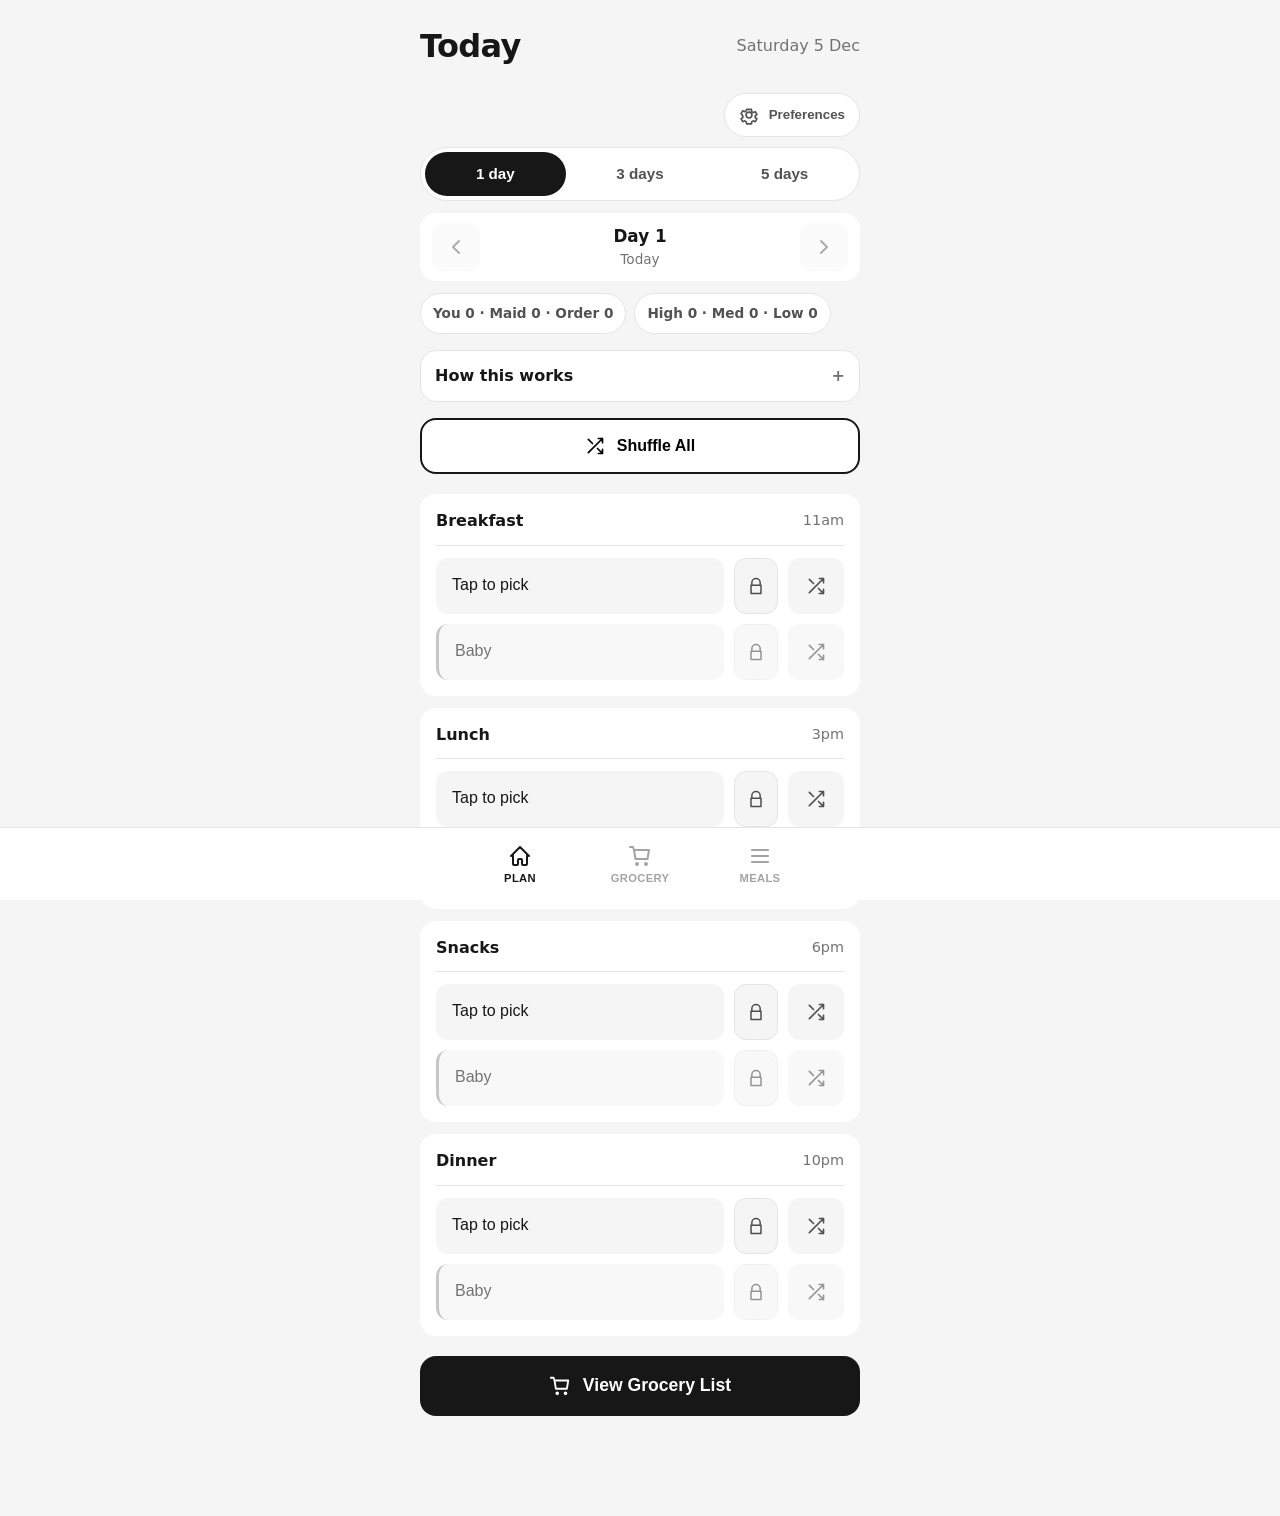
==== index.html @ 7cb39ccc "Move app files to root for GitHub Pages" ====
<!DOCTYPE html>
<html lang="en">
<head>
    <meta charset="UTF-8">
    <meta name="viewport" content="width=device-width, initial-scale=1.0, user-scalable=no">
    <title>Family Meals</title>

    <!-- PWA meta tags -->
    <meta name="theme-color" content="#000000">
    <meta name="apple-mobile-web-app-capable" content="yes">
    <meta name="apple-mobile-web-app-status-bar-style" content="black-translucent">
    <meta name="apple-mobile-web-app-title" content="Meals">
    <link rel="apple-touch-icon" href="icons/icon-192.png">
    <link rel="manifest" href="manifest.json">

    <link rel="stylesheet" href="styles.css">
</head>
<body>
    <div class="app">
        <!-- PLAN SECTION -->
        <section id="plan-section" class="section active">
            <div class="page-title">
                <h1>Today</h1>
                <span id="today-date"></span>
            </div>

            <div class="top-actions">
                <button class="ghost-btn" onclick="openSettings()" aria-label="Settings">
                    <svg viewBox="0 0 24 24"><path d="M12 15.5A3.5 3.5 0 1 0 12 8.5a3.5 3.5 0 0 0 0 7z"/><path d="M19.4 15a7.97 7.97 0 0 0 .1-1 7.97 7.97 0 0 0-.1-1l2.1-1.6-2-3.4-2.5 1a8.1 8.1 0 0 0-1.7-1l-.4-2.7H9.1L8.7 7a8.1 8.1 0 0 0-1.7 1l-2.5-1-2 3.4L4.6 13a7.97 7.97 0 0 0-.1 1 7.97 7.97 0 0 0 .1 1L2.5 16.6l2 3.4 2.5-1a8.1 8.1 0 0 0 1.7 1l.4 2.7h5.8l.4-2.7a8.1 8.1 0 0 0 1.7-1l2.5 1 2-3.4-2.1-1.6z"/></svg>
                    Preferences
                </button>
            </div>

            <div class="plan-controls">
                <div class="segmented" role="group" aria-label="Plan duration">
                    <button class="seg-btn active" data-days="1" onclick="setPlanDays(1)">1 day</button>
                    <button class="seg-btn" data-days="3" onclick="setPlanDays(3)">3 days</button>
                    <button class="seg-btn" data-days="5" onclick="setPlanDays(5)">5 days</button>
                </div>

                <div class="day-switch" aria-label="Day selector">
                    <button class="day-btn" id="day-prev" onclick="prevDay()" aria-label="Previous day">
                        <svg viewBox="0 0 24 24"><path d="M15 18l-6-6 6-6"/></svg>
                    </button>
                    <div class="day-label">
                        <div class="day-title" id="day-title">Day 1</div>
                        <div class="day-sub" id="day-subtitle">Today</div>
                    </div>
                    <button class="day-btn" id="day-next" onclick="nextDay()" aria-label="Next day">
                        <svg viewBox="0 0 24 24"><path d="M9 18l6-6-6-6"/></svg>
                    </button>
                </div>

                <div class="day-summary" id="day-summary" aria-label="Day summary">
                    <div class="summary-chip" id="chip-source">You 0 · Maid 0 · Order 0</div>
                    <div class="summary-chip" id="chip-protein">High 0 · Med 0 · Low 0</div>
                    <div class="summary-warn" id="summary-warn" style="display:none"></div>
                </div>
            </div>

            <details class="help-card" id="help-card">
                <summary>How this works</summary>
                <div class="help-body">
                    <ul>
                        <li><strong>Plan</strong>: tap a meal to cycle options, or use Shuffle.</li>
                        <li><strong>Lock</strong>: tap the lock button to keep a slot fixed while shuffling.</li>
                        <li><strong>3/5 days</strong>: shuffle once, then swipe days to review.</li>
                        <li><strong>Grocery</strong>: switch to <strong>Shopping mode</strong> for a deduped checklist + copy.</li>
                        <li><strong>Preferences</strong>: avoid repeats inside the plan; include/exclude baby in grocery.</li>
                    </ul>
                </div>
            </details>

            <button class="btn-main" onclick="shuffleAll()">
                <svg viewBox="0 0 24 24"><path d="M16 3h5v5M4 20L21 3M21 16v5h-5M15 15l6 6M4 4l5 5"/></svg>
                Shuffle All
            </button>

            <div class="meals">
                <!-- Breakfast -->
                <div class="meal-card">
                    <div class="meal-header">
                        <span class="meal-type">Breakfast</span>
                        <span class="meal-time">11am</span>
                    </div>
                    <div class="meal-body">
                        <button class="meal-btn" id="pick-breakfast" onclick="cycleMeal('breakfast')">
                            <span class="meal-name">Tap to pick</span>
                            <span class="meal-info"></span>
                        </button>
                        <button class="lock-btn" id="lock-breakfast" onclick="toggleLock('breakfast')" aria-label="Lock breakfast">
                            <svg viewBox="0 0 24 24"><path d="M7 11V8a5 5 0 0 1 10 0v3"/><path d="M6 11h12v10H6z"/></svg>
                        </button>
                        <button class="shuffle-btn" onclick="shuffleMeal('breakfast')">
                            <svg viewBox="0 0 24 24"><path d="M16 3h5v5M4 20L21 3M21 16v5h-5M15 15l6 6M4 4l5 5"/></svg>
                        </button>
                    </div>
                    <div class="meal-body baby-row">
                        <button class="meal-btn baby" id="pick-baby-breakfast" onclick="cycleMeal('babyBreakfast')">
                            <span class="meal-name">Baby</span>
                            <span class="meal-info"></span>
                        </button>
                        <button class="lock-btn" id="lock-babyBreakfast" onclick="toggleLock('babyBreakfast')" aria-label="Lock baby breakfast">
                            <svg viewBox="0 0 24 24"><path d="M7 11V8a5 5 0 0 1 10 0v3"/><path d="M6 11h12v10H6z"/></svg>
                        </button>
                        <button class="shuffle-btn" onclick="shuffleMeal('babyBreakfast')">
                            <svg viewBox="0 0 24 24"><path d="M16 3h5v5M4 20L21 3M21 16v5h-5M15 15l6 6M4 4l5 5"/></svg>
                        </button>
                    </div>
                </div>

                <!-- Lunch -->
                <div class="meal-card">
                    <div class="meal-header">
                        <span class="meal-type">Lunch</span>
                        <span class="meal-time">3pm</span>
                    </div>
                    <div class="meal-body">
                        <button class="meal-btn" id="pick-lunch" onclick="cycleMeal('lunch')">
                            <span class="meal-name">Tap to pick</span>
                            <span class="meal-info"></span>
                        </button>
                        <button class="lock-btn" id="lock-lunch" onclick="toggleLock('lunch')" aria-label="Lock lunch">
                            <svg viewBox="0 0 24 24"><path d="M7 11V8a5 5 0 0 1 10 0v3"/><path d="M6 11h12v10H6z"/></svg>
                        </button>
                        <button class="shuffle-btn" onclick="shuffleMeal('lunch')">
                            <svg viewBox="0 0 24 24"><path d="M16 3h5v5M4 20L21 3M21 16v5h-5M15 15l6 6M4 4l5 5"/></svg>
                        </button>
                    </div>
                    <div class="meal-body baby-row">
                        <button class="meal-btn baby" id="pick-baby-lunch" onclick="cycleMeal('babyLunch')">
                            <span class="meal-name">Baby</span>
                            <span class="meal-info"></span>
                        </button>
                        <button class="lock-btn" id="lock-babyLunch" onclick="toggleLock('babyLunch')" aria-label="Lock baby lunch">
                            <svg viewBox="0 0 24 24"><path d="M7 11V8a5 5 0 0 1 10 0v3"/><path d="M6 11h12v10H6z"/></svg>
                        </button>
                        <button class="shuffle-btn" onclick="shuffleMeal('babyLunch')">
                            <svg viewBox="0 0 24 24"><path d="M16 3h5v5M4 20L21 3M21 16v5h-5M15 15l6 6M4 4l5 5"/></svg>
                        </button>
                    </div>
                </div>

                <!-- Snacks -->
                <div class="meal-card">
                    <div class="meal-header">
                        <span class="meal-type">Snacks</span>
                        <span class="meal-time">6pm</span>
                    </div>
                    <div class="meal-body">
                        <button class="meal-btn" id="pick-snacks" onclick="cycleMeal('snacks')">
                            <span class="meal-name">Tap to pick</span>
                            <span class="meal-info"></span>
                        </button>
                        <button class="lock-btn" id="lock-snacks" onclick="toggleLock('snacks')" aria-label="Lock snacks">
                            <svg viewBox="0 0 24 24"><path d="M7 11V8a5 5 0 0 1 10 0v3"/><path d="M6 11h12v10H6z"/></svg>
                        </button>
                        <button class="shuffle-btn" onclick="shuffleMeal('snacks')">
                            <svg viewBox="0 0 24 24"><path d="M16 3h5v5M4 20L21 3M21 16v5h-5M15 15l6 6M4 4l5 5"/></svg>
                        </button>
                    </div>
                    <div class="meal-body baby-row">
                        <button class="meal-btn baby" id="pick-baby-snacks" onclick="cycleMeal('babySnacks')">
                            <span class="meal-name">Baby</span>
                            <span class="meal-info"></span>
                        </button>
                        <button class="lock-btn" id="lock-babySnacks" onclick="toggleLock('babySnacks')" aria-label="Lock baby snacks">
                            <svg viewBox="0 0 24 24"><path d="M7 11V8a5 5 0 0 1 10 0v3"/><path d="M6 11h12v10H6z"/></svg>
                        </button>
                        <button class="shuffle-btn" onclick="shuffleMeal('babySnacks')">
                            <svg viewBox="0 0 24 24"><path d="M16 3h5v5M4 20L21 3M21 16v5h-5M15 15l6 6M4 4l5 5"/></svg>
                        </button>
                    </div>
                </div>

                <!-- Dinner -->
                <div class="meal-card">
                    <div class="meal-header">
                        <span class="meal-type">Dinner</span>
                        <span class="meal-time">10pm</span>
                    </div>
                    <div class="meal-body">
                        <button class="meal-btn" id="pick-dinner" onclick="cycleMeal('dinner')">
                            <span class="meal-name">Tap to pick</span>
                            <span class="meal-info"></span>
                        </button>
                        <button class="lock-btn" id="lock-dinner" onclick="toggleLock('dinner')" aria-label="Lock dinner">
                            <svg viewBox="0 0 24 24"><path d="M7 11V8a5 5 0 0 1 10 0v3"/><path d="M6 11h12v10H6z"/></svg>
                        </button>
                        <button class="shuffle-btn" onclick="shuffleMeal('dinner')">
                            <svg viewBox="0 0 24 24"><path d="M16 3h5v5M4 20L21 3M21 16v5h-5M15 15l6 6M4 4l5 5"/></svg>
                        </button>
                    </div>
                    <div class="meal-body baby-row">
                        <button class="meal-btn baby" id="pick-baby-dinner" onclick="cycleMeal('babyDinner')">
                            <span class="meal-name">Baby</span>
                            <span class="meal-info"></span>
                        </button>
                        <button class="lock-btn" id="lock-babyDinner" onclick="toggleLock('babyDinner')" aria-label="Lock baby dinner">
                            <svg viewBox="0 0 24 24"><path d="M7 11V8a5 5 0 0 1 10 0v3"/><path d="M6 11h12v10H6z"/></svg>
                        </button>
                        <button class="shuffle-btn" onclick="shuffleMeal('babyDinner')">
                            <svg viewBox="0 0 24 24"><path d="M16 3h5v5M4 20L21 3M21 16v5h-5M15 15l6 6M4 4l5 5"/></svg>
                        </button>
                    </div>
                </div>
            </div>

            <button class="btn-primary" onclick="goToGrocery()">
                <svg viewBox="0 0 24 24"><path d="M6 6h15l-1.5 9h-12zM6 6L5 3H2M9 21a1 1 0 100-2 1 1 0 000 2zM18 21a1 1 0 100-2 1 1 0 000 2z"/></svg>
                View Grocery List
            </button>
        </section>

        <!-- GROCERY SECTION -->
        <section id="grocery-section" class="section">
            <div class="page-title">
                <button class="back-btn" onclick="goBack()">
                    <svg viewBox="0 0 24 24"><path d="M19 12H5M12 19l-7-7 7-7"/></svg>
                </button>
                <h1>Grocery</h1>
            </div>

            <div class="grocery-toolbar" aria-label="Grocery options">
                <button class="seg-btn" id="grocery-view-plan" onclick="setGroceryView('plan')">Meal view</button>
                <button class="seg-btn" id="grocery-view-shop" onclick="setGroceryView('shop')">Shopping mode</button>
            </div>

            <div class="grocery-summary" id="grocery-summary" aria-label="Grocery summary">
                <div class="grocery-summary-title" id="grocery-summary-title">0 items</div>
                <div class="grocery-summary-sub" id="grocery-summary-sub">For 1 day</div>
                <div class="grocery-summary-actions" id="grocery-summary-actions" style="display:none">
                    <label class="toggle">
                        <input type="checkbox" id="toggle-hide-bought" />
                        <span>Hide bought</span>
                    </label>
                </div>
            </div>

            <div class="grocery-shop" id="grocery-shop" style="display:none">
                <div class="shop-controls">
                    <div class="shop-search">
                        <input id="shop-search" class="add-input" type="text" placeholder="Search items (e.g., milk)" autocomplete="off" />
                        <button class="icon-btn" id="btn-clear-search" aria-label="Clear search" title="Clear search" type="button">
                            <svg viewBox="0 0 24 24"><path d="M18 6L6 18M6 6l12 12"/></svg>
                        </button>
                    </div>

                    <div class="shop-quick-actions" aria-label="Shopping quick actions">
                        <button class="btn-secondary" id="btn-expand-all" type="button">
                            <svg viewBox="0 0 24 24"><path d="M7 10l5 5 5-5"/></svg>
                            Expand all
                        </button>
                        <button class="btn-secondary" id="btn-collapse-all" type="button">
                            <svg viewBox="0 0 24 24"><path d="M7 14l5-5 5 5"/></svg>
                            Collapse all
                        </button>
                        <button class="btn-secondary" id="btn-edit-pantry" type="button">
                            <svg viewBox="0 0 24 24"><path d="M12 20h9"/><path d="M16.5 3.5a2.1 2.1 0 013 3L7 19l-4 1 1-4 12.5-12.5z"/></svg>
                            Pantry
                        </button>
                    </div>
                </div>

                <div class="grocery-actions">
                    <button class="btn-primary" onclick="copyShoppingList()">
                        <svg viewBox="0 0 24 24"><path d="M8 5H6a2 2 0 00-2 2v12a2 2 0 002 2h12a2 2 0 002-2V7a2 2 0 00-2-2h-2M8 5V3h8v2M8 5h8"/></svg>
                        Copy Shopping List
                    </button>
                    <button class="btn-secondary" onclick="copyBlinkitList()">
                        <svg viewBox="0 0 24 24"><path d="M8 5H6a2 2 0 00-2 2v12a2 2 0 002 2h12a2 2 0 002-2V7a2 2 0 00-2-2h-2M8 5V3h8v2M8 5h8"/></svg>
                        Copy Blinkit
                    </button>
                    <button class="btn-secondary" onclick="resetShoppingChecks()">
                        <svg viewBox="0 0 24 24"><path d="M3 12a9 9 0 1018 0 9 9 0 10-18 0"/><path d="M12 7v5l3 3"/></svg>
                        Reset checks
                    </button>
                </div>
                <div id="shopping-list" class="shopping-list"></div>
            </div>

            <div id="grocery-list" class="grocery-list"></div>

            <button class="btn-primary" onclick="copyMaidList()">
                <svg viewBox="0 0 24 24"><path d="M8 5H6a2 2 0 00-2 2v12a2 2 0 002 2h12a2 2 0 002-2V7a2 2 0 00-2-2h-2M8 5V3h8v2M8 5h8"/></svg>
                Copy Maid List
            </button>
            <button class="btn-secondary" id="full-list-btn" onclick="copyFullList()">
                <svg viewBox="0 0 24 24"><path d="M8 5H6a2 2 0 00-2 2v12a2 2 0 002 2h12a2 2 0 002-2V7a2 2 0 00-2-2h-2M8 5V3h8v2M8 5h8"/></svg>
                Copy Full List
            </button>

            <div class="bottom-action-bar" id="grocery-bottom-bar" style="display:none" aria-label="Shopping actions">
                <button class="btn-primary" onclick="copyShoppingList()">
                    <svg viewBox="0 0 24 24"><path d="M8 5H6a2 2 0 00-2 2v12a2 2 0 002 2h12a2 2 0 002-2V7a2 2 0 00-2-2h-2M8 5V3h8v2M8 5h8"/></svg>
                    Copy
                </button>
                <button class="btn-secondary" onclick="copyBlinkitList()">
                    <svg viewBox="0 0 24 24"><path d="M8 5H6a2 2 0 00-2 2v12a2 2 0 002 2h12a2 2 0 002-2V7a2 2 0 00-2-2h-2M8 5V3h8v2M8 5h8"/></svg>
                    Blinkit
                </button>
                <button class="btn-secondary" onclick="resetShoppingChecks()">
                    <svg viewBox="0 0 24 24"><path d="M3 12a9 9 0 1018 0 9 9 0 10-18 0"/><path d="M12 7v5l3 3"/></svg>
                    Reset
                </button>
            </div>
        </section>

        <!-- PANTRY MODAL -->
        <div id="pantry-modal" class="modal" style="display:none" aria-hidden="true">
            <div class="modal-content">
                <div class="modal-title">Pantry / Always have</div>
                <div class="modal-desc">Items here won’t show up in Shopping mode unless you search for them.</div>
                <textarea id="pantry-text" class="add-input" style="height:180px; padding:12px; resize:vertical" placeholder="One item per line\n\nExamples:\nSalt\nPepper\nCumin\nOlive oil\nGhee"></textarea>
                <label class="toggle" style="margin-top:12px; width:100%; justify-content:space-between">
                    <span>Hide pantry items</span>
                    <input type="checkbox" id="toggle-hide-pantry" />
                </label>
                <div class="modal-actions">
                    <button class="btn-secondary" id="btn-pantry-cancel" type="button">Cancel</button>
                    <button class="btn-primary" id="btn-pantry-save" type="button">Save</button>
                </div>
            </div>
        </div>

        <!-- MEALS SECTION -->
        <section id="meals-section" class="section">
            <div class="page-title">
                <h1>All Meals</h1>
                <button class="add-btn" onclick="openAddModal()">
                    <svg viewBox="0 0 24 24"><path d="M12 5v14M5 12h14"/></svg>
                </button>
            </div>

            <div class="filter-tabs">
                <button class="tab active" onclick="filterMeals('all')">All</button>
                <button class="tab" onclick="filterMeals('breakfast')">Breakfast</button>
                <button class="tab" onclick="filterMeals('lunch')">Lunch</button>
                <button class="tab" onclick="filterMeals('snacks')">Snacks</button>
                <button class="tab" onclick="filterMeals('dinner')">Dinner</button>
                <button class="tab" onclick="filterMeals('baby')">Baby</button>
            </div>

            <div id="all-meals" class="all-meals"></div>
        </section>
    </div>

    <!-- BOTTOM NAV -->
    <nav class="nav">
        <button class="nav-item active" data-section="plan" onclick="showSection('plan')">
            <svg viewBox="0 0 24 24"><path d="M3 12l2-2m0 0l7-7 7 7M5 10v10a1 1 0 001 1h3m10-11l2 2m-2-2v10a1 1 0 01-1 1h-3m-6 0a1 1 0 001-1v-4a1 1 0 011-1h2a1 1 0 011 1v4a1 1 0 001 1"/></svg>
            <span>Plan</span>
        </button>
        <button class="nav-item" data-section="grocery" onclick="showSection('grocery')">
            <svg viewBox="0 0 24 24"><path d="M6 6h15l-1.5 9h-12zM6 6L5 3H2M9 21a1 1 0 100-2 1 1 0 000 2zM18 21a1 1 0 100-2 1 1 0 000 2z"/></svg>
            <span>Grocery</span>
        </button>
        <button class="nav-item" data-section="meals" onclick="showSection('meals')">
            <svg viewBox="0 0 24 24"><path d="M4 6h16M4 12h16M4 18h16"/></svg>
            <span>Meals</span>
        </button>
    </nav>

    <!-- ADD MEAL MODAL - Multi-step flow -->
    <div id="add-modal" class="modal">
        <div class="modal-box">
            <div class="modal-top">
                <h2 id="add-step-title">What type of meal?</h2>
                <button class="close-btn" onclick="closeAddModal()">
                    <svg viewBox="0 0 24 24"><path d="M6 18L18 6M6 6l12 12"/></svg>
                </button>
            </div>
            
            <!-- Step 1: Category -->
            <div id="add-step-1" class="add-step active">
                <div class="option-grid">
                    <button class="option-btn" onclick="selectCategory('breakfast')">Breakfast</button>
                    <button class="option-btn" onclick="selectCategory('lunch')">Lunch</button>
                    <button class="option-btn" onclick="selectCategory('snacks')">Snacks</button>
                    <button class="option-btn" onclick="selectCategory('dinner')">Dinner</button>
                </div>
            </div>
            
            <!-- Step 2: Name -->
            <div id="add-step-2" class="add-step">
                <input type="text" id="add-name" class="add-input" placeholder="Enter meal name" autocomplete="off">
                <button class="btn-primary" onclick="nextToSource()">Next</button>
            </div>
            
            <!-- Step 3: Source -->
            <div id="add-step-3" class="add-step">
                <div class="option-grid">
                    <button class="option-btn" onclick="selectSource('You')">
                        <span class="option-icon">
                            <svg viewBox="0 0 24 24"><path d="M12 12c2.21 0 4-1.79 4-4s-1.79-4-4-4-4 1.79-4 4 1.79 4 4 4zm0 2c-2.67 0-8 1.34-8 4v2h16v-2c0-2.66-5.33-4-8-4z"/></svg>
                        </span>
                        You Cook
                    </button>
                    <button class="option-btn" onclick="selectSource('Maid')">
                        <span class="option-icon">
                            <svg viewBox="0 0 24 24"><path d="M16 4h2a2 2 0 012 2v14a2 2 0 01-2 2H6a2 2 0 01-2-2V6a2 2 0 012-2h2m4-2a2 2 0 012 2H8a2 2 0 012-2h4z"/></svg>
                        </span>
                        Maid Cooks
                    </button>
                    <button class="option-btn" onclick="selectSource('Order')">
                        <span class="option-icon">
                            <svg viewBox="0 0 24 24"><path d="M21 16V8a2 2 0 00-1-1.73l-7-4a2 2 0 00-2 0l-7 4A2 2 0 003 8v8a2 2 0 001 1.73l7 4a2 2 0 002 0l7-4A2 2 0 0021 16z"/></svg>
                        </span>
                        Order In
                    </button>
                </div>
            </div>
            
            <!-- Step 4: Protein -->
            <div id="add-step-4" class="add-step">
                <div class="option-grid">
                    <button class="option-btn protein-high" onclick="selectProtein('High')">High Protein</button>
                    <button class="option-btn protein-med" onclick="selectProtein('Medium')">Medium</button>
                    <button class="option-btn protein-low" onclick="selectProtein('Low')">Low Protein</button>
                </div>
                <div class="add-field">
                    <label class="add-label" for="add-ingredients">Ingredients (optional)</label>
                    <textarea id="add-ingredients" class="add-textarea" rows="3" placeholder="Comma-separated (e.g., eggs, bread, butter)" list="food-items"></textarea>
                    <div class="add-hint">Used for Shopping mode. Built-in meals use smart guessing; custom ingredients are exact.</div>
                </div>
            </div>
        </div>
    </div>

    <!-- SETTINGS MODAL -->
    <div id="settings-modal" class="modal">
        <div class="modal-box">
            <div class="modal-top">
                <h2>Preferences</h2>
                <button class="close-btn" onclick="closeSettings()">
                    <svg viewBox="0 0 24 24"><path d="M6 18L18 6M6 6l12 12"/></svg>
                </button>
            </div>

            <div class="settings-list">
                <label class="setting-row">
                    <div class="setting-text">
                        <div class="setting-title">Avoid repeats within plan</div>
                        <div class="setting-sub">When shuffling 3/5 days, tries not to repeat the same dish across days.</div>
                    </div>
                    <input id="pref-avoid-within-plan" type="checkbox" />
                </label>

                <label class="setting-row">
                    <div class="setting-text">
                        <div class="setting-title">Include baby meals in grocery</div>
                        <div class="setting-sub">Turn off if you’re not following baby plan for this cycle.</div>
                    </div>
                    <input id="pref-include-baby" type="checkbox" />
                </label>
            </div>

            <button class="btn-secondary" style="display:flex" onclick="resetToday()">
                Reset plan
            </button>
        </div>
    </div>

    <!-- EDIT INGREDIENTS MODAL -->
    <div id="ingredients-modal" class="modal">
        <div class="modal-box">
            <div class="modal-top">
                <h2>Edit ingredients</h2>
                <button class="close-btn" onclick="closeIngredientsModal()">
                    <svg viewBox="0 0 24 24"><path d="M6 18L18 6M6 6l12 12"/></svg>
                </button>
            </div>

            <div class="modal-content">
                <div class="add-field">
                    <label class="add-label" for="edit-ingredients">Ingredients (comma-separated)</label>
                    <textarea id="edit-ingredients" class="add-textarea" rows="5" placeholder="e.g., chicken, rice, curd" list="food-items"></textarea>
                    <div class="add-hint">This only affects Shopping mode and copy lists.</div>
                </div>

                <div class="modal-actions">
                    <button class="btn-primary" onclick="saveIngredientsEdit()">Save</button>
                    <button class="btn-secondary" onclick="closeIngredientsModal()">Cancel</button>
                </div>
            </div>
        </div>
    </div>

    <!-- TOAST -->
    <div id="toast" class="toast"></div>

    <!-- Shared item suggestions (fed by FOOD_DB) -->
    <datalist id="food-items"></datalist>

    <script src="data.js"></script>
    <script src="db/food_db.js"></script>
    <script src="app.js"></script>

    <!-- Register service worker for PWA -->
    <script>
      if ('serviceWorker' in navigator) {
        window.addEventListener('load', () => {
          navigator.serviceWorker.register('./sw.js')
            .then(reg => console.log('SW registered:', reg.scope))
            .catch(err => console.log('SW registration failed:', err));
        });
      }
    </script>
</body>
</html>
---- styles.css ----
/* 
 * MINIMAL MEAL PLANNER
 * Simple colors: Black, White, One accent
 * Large touch targets (min 48px)
 * System font only
 */

* {
    margin: 0;
    padding: 0;
    box-sizing: border-box;
    -webkit-tap-highlight-color: transparent;
}

:root {
    --black: #000;
    --white: #fff;
    --gray-50: #fafafa;
    --gray-100: #f5f5f5;
    --gray-200: #e5e5e5;
    --gray-300: #d4d4d4;
    --gray-400: #a3a3a3;
    --gray-500: #737373;
    --gray-600: #525252;
    --gray-900: #171717;
    --accent: #000;
    --radius: 16px;
    --radius-sm: 12px;
}

html {
    font-size: 16px;
}

body {
    font-family: -apple-system, BlinkMacSystemFont, system-ui, sans-serif;
    background: var(--gray-100);
    color: var(--gray-900);
    min-height: 100vh;
    line-height: 1.4;
}

/* SVG defaults */
svg {
    width: 24px;
    height: 24px;
    fill: none;
    stroke: currentColor;
    stroke-width: 2;
    stroke-linecap: round;
    stroke-linejoin: round;
}

/* App container */
.app {
    max-width: 480px;
    margin: 0 auto;
    padding: 24px 20px 100px;
}

/* Sections */
.section {
    display: none;
}

.section.active {
    display: block;
}

/* Page Title */
.page-title {
    display: flex;
    align-items: center;
    gap: 16px;
    margin-bottom: 24px;
}

.page-title h1 {
    font-size: 2rem;
    font-weight: 700;
    letter-spacing: -0.02em;
}

.page-title span {
    color: var(--gray-500);
    font-size: 1rem;
    margin-left: auto;
}

/* Plan controls (days + day picker) */
.plan-controls {
    display: flex;
    flex-direction: column;
    gap: 12px;
    margin-bottom: 16px;
}

.grocery-toolbar {
    display: flex;
    background: var(--white);
    border: 1px solid var(--gray-200);
    border-radius: 999px;
    padding: 4px;
    gap: 4px;
    margin: 12px 0 16px;
}

.grocery-summary {
    background: var(--white);
    border: 1px solid var(--gray-200);
    border-radius: var(--radius);
    padding: 14px;
    margin: 0 0 14px;
}

.grocery-summary-title {
    font-size: 1.1rem;
    font-weight: 800;
    letter-spacing: -0.01em;
}

.grocery-summary-sub {
    margin-top: 4px;
    color: var(--gray-500);
    font-weight: 600;
    font-size: 0.9rem;
}

.grocery-summary-actions {
    margin-top: 12px;
}

.toggle {
    display: inline-flex;
    align-items: center;
    gap: 10px;
    background: var(--gray-50);
    border: 1px solid var(--gray-200);
    border-radius: 999px;
    padding: 10px 12px;
    font-weight: 800;
    cursor: pointer;
    user-select: none;
}

.toggle input {
    width: 18px;
    height: 18px;
}

.grocery-toolbar .seg-btn {
    height: 44px;
}

.grocery-toolbar .seg-btn.active {
    background: var(--gray-900);
    color: var(--white);
}

.grocery-actions {
    display: flex;
    gap: 10px;
    margin-bottom: 12px;
}

.grocery-actions .btn-primary,
.grocery-actions .btn-secondary {
    flex: 1;
}

.shopping-list {
    display: flex;
    flex-direction: column;
    gap: 12px;
}

.shop-search {
    margin: 0 0 12px;
    position: relative;
}

.shop-search .add-input {
    width: 100%;
    height: 52px;
    border-radius: var(--radius);
    border: 1px solid var(--gray-200);
    background: var(--white);
    padding: 0 48px 0 14px;
    font-size: 1rem;
    font-weight: 700;
    outline: none;
}

.shop-search .add-input:focus {
    border-color: var(--gray-900);
}

.shop-controls {
    display: flex;
    flex-direction: column;
    gap: 10px;
    margin-bottom: 10px;
}

.icon-btn {
    position: absolute;
    right: 8px;
    top: 50%;
    transform: translateY(-50%);
    width: 40px;
    height: 40px;
    border-radius: 999px;
    border: 1px solid var(--gray-200);
    background: var(--gray-50);
    display: inline-flex;
    align-items: center;
    justify-content: center;
    cursor: pointer;
}

.icon-btn:active {
    transform: translateY(-50%) scale(0.98);
}

.shop-quick-actions {
    display: grid;
    grid-template-columns: 1fr 1fr 1fr;
    gap: 10px;
}

.shop-quick-actions .btn-secondary {
    height: 44px;
    padding: 0 10px;
    font-size: 0.95rem;
    font-weight: 800;
}

.bottom-action-bar {
    position: sticky;
    bottom: 0;
    margin-top: 14px;
    padding: 10px;
    background: rgba(245, 245, 245, 0.92);
    border: 1px solid var(--gray-200);
    border-radius: var(--radius);
    display: grid;
    grid-template-columns: 1fr 1fr 1fr;
    gap: 10px;
    backdrop-filter: blur(10px);
}

.bottom-action-bar .btn-primary,
.bottom-action-bar .btn-secondary {
    height: 46px;
    padding: 0 10px;
}

.shop-group {
    background: var(--white);
    border-radius: var(--radius);
    padding: 14px;
    border: 1px solid var(--gray-200);
}

.shop-group-header {
    display: flex;
    align-items: center;
    justify-content: space-between;
    gap: 10px;
    margin-bottom: 10px;
}

.shop-group-toggle {
    flex: 1;
    border: none;
    background: transparent;
    padding: 8px 0;
    display: flex;
    align-items: baseline;
    justify-content: space-between;
    gap: 10px;
    cursor: pointer;
}

.shop-group-toggle .title {
    font-size: 1rem;
    font-weight: 800;
    color: var(--gray-900);
}

.shop-group-toggle .count {
    font-size: 0.9rem;
    font-weight: 800;
    color: var(--gray-500);
}

.shop-group-actions {
    display: flex;
    gap: 8px;
}

.shop-group-actions .mini-btn {
    height: 34px;
    padding: 0 10px;
}

.shop-group-body {
    display: block;
}

.shop-group h2 {
    font-size: 1rem;
    font-weight: 700;
    margin-bottom: 10px;
}

.shop-item {
    display: flex;
    align-items: center;
    gap: 10px;
    padding: 10px 8px;
    border-radius: var(--radius-sm);
}

.shop-item:active {
    background: var(--gray-100);
}

.shop-item input {
    width: 18px;
    height: 18px;
}

.shop-item .label {
    flex: 1;
    font-weight: 600;
}

.shop-item .qty {
    margin-left: 8px;
    padding: 2px 8px;
    border-radius: 999px;
    background: var(--gray-100);
    border: 1px solid var(--gray-200);
    font-size: 0.85rem;
    font-weight: 800;
    color: var(--gray-900);
}

.shop-item .hint {
    color: var(--gray-500);
    font-size: 0.85rem;
    font-weight: 600;
}

.shop-item.is-done .label {
    text-decoration: line-through;
    color: var(--gray-500);
}

.segmented {
    display: flex;
    background: var(--white);
    border: 1px solid var(--gray-200);
    border-radius: 999px;
    padding: 4px;
    gap: 4px;
}

.seg-btn {
    flex: 1;
    height: 44px;
    border: none;
    background: transparent;
    border-radius: 999px;
    font-weight: 600;
    font-size: 0.95rem;
    color: var(--gray-600);
    cursor: pointer;
}

.seg-btn.active {
    background: var(--gray-900);
    color: var(--white);
}

.seg-btn:active {
    opacity: 0.85;
}

.day-switch {
    display: flex;
    align-items: center;
    justify-content: space-between;
    background: var(--white);
    border-radius: var(--radius);
    padding: 10px 12px;
}

.day-btn {
    width: 48px;
    height: 48px;
    border: none;
    background: var(--gray-100);
    border-radius: var(--radius-sm);
    color: var(--gray-900);
    cursor: pointer;
    display: flex;
    align-items: center;
    justify-content: center;
}

.day-btn:disabled {
    opacity: 0.35;
    cursor: not-allowed;
}

.day-btn:active:not(:disabled) {
    background: var(--gray-200);
}

.day-label {
    text-align: center;
    flex: 1;
}

.day-title {
    font-weight: 700;
    font-size: 1.05rem;
}

.day-sub {
    color: var(--gray-500);
    font-size: 0.85rem;
    margin-top: 2px;
}

.day-summary {
    display: flex;
    flex-wrap: wrap;
    gap: 8px;
}

.help-card {
    background: var(--white);
    border: 1px solid var(--gray-200);
    border-radius: var(--radius);
    padding: 14px;
    margin: 12px 0 16px;
}

.help-card > summary {
    list-style: none;
    cursor: pointer;
    font-weight: 700;
    font-size: 1rem;
}

.help-card > summary::-webkit-details-marker {
    display: none;
}

.help-card > summary::after {
    content: '+';
    float: right;
    color: var(--gray-500);
    font-weight: 800;
}

.help-card[open] > summary::after {
    content: '–';
}

.help-body {
    margin-top: 10px;
    color: var(--gray-600);
    font-weight: 600;
}

.help-body ul {
    padding-left: 18px;
    display: grid;
    gap: 8px;
}

.help-body strong {
    color: var(--gray-900);
}

.add-field {
    margin-top: 14px;
}

.add-label {
    display: block;
    font-weight: 700;
    margin-bottom: 8px;
    color: var(--gray-900);
}

.add-textarea {
    width: 100%;
    border: 1px solid var(--gray-200);
    border-radius: var(--radius-sm);
    padding: 12px;
    font-size: 1rem;
    font-weight: 600;
    background: var(--white);
    color: var(--gray-900);
    outline: none;
    resize: vertical;
    min-height: 84px;
}

.add-textarea:focus {
    border-color: var(--gray-900);
}

.add-hint {
    margin-top: 8px;
    color: var(--gray-500);
    font-size: 0.85rem;
    font-weight: 600;
}

.modal-content {
    padding: 16px 16px 6px;
}

.modal-actions {
    display: flex;
    gap: 10px;
    padding: 14px 0 12px;
}

.modal-actions .btn-primary,
.modal-actions .btn-secondary {
    flex: 1;
}

.summary-chip {
    background: var(--white);
    border: 1px solid var(--gray-200);
    border-radius: 999px;
    padding: 10px 12px;
    font-size: 0.85rem;
    font-weight: 600;
    color: var(--gray-700, var(--gray-600));
}

.summary-warn {
    width: 100%;
    background: #fff7ed;
    border: 1px solid #fed7aa;
    color: #9a3412;
    border-radius: var(--radius);
    padding: 10px 12px;
    font-size: 0.9rem;
    font-weight: 600;
}

.back-btn,
.add-btn {
    width: 48px;
    height: 48px;
    border: none;
    background: var(--white);
    border-radius: var(--radius-sm);
    display: flex;
    align-items: center;
    justify-content: center;
    cursor: pointer;
    color: var(--gray-900);
}

.back-btn:active,
.add-btn:active {
    background: var(--gray-200);
}

.add-btn {
    margin-left: auto;
}

/* Main button (Shuffle All) */
.btn-main {
    width: 100%;
    height: 56px;
    background: var(--white);
    border: 2px solid var(--gray-900);
    border-radius: var(--radius);
    font-size: 1rem;
    font-weight: 600;
    cursor: pointer;
    display: flex;
    align-items: center;
    justify-content: center;
    gap: 12px;
    margin-bottom: 20px;
    transition: all 0.15s;
}

.btn-main:active {
    background: var(--gray-900);
    color: var(--white);
}

.btn-main svg {
    width: 20px;
    height: 20px;
}

/* Primary button */
.btn-primary {
    width: 100%;
    height: 60px;
    background: var(--gray-900);
    color: var(--white);
    border: none;
    border-radius: var(--radius);
    font-size: 1.1rem;
    font-weight: 600;
    cursor: pointer;
    display: flex;
    align-items: center;
    justify-content: center;
    gap: 12px;
    margin-top: 20px;
}

.btn-primary:active {
    opacity: 0.8;
}

.btn-primary svg {
    width: 22px;
    height: 22px;
}

/* Secondary button */
.btn-secondary {
    width: 100%;
    height: 52px;
    background: var(--gray-200);
    color: var(--gray-900);
    border: none;
    border-radius: var(--radius-sm);
    font-size: 0.95rem;
    font-weight: 500;
    cursor: pointer;
    display: none;
    align-items: center;
    justify-content: center;
    gap: 10px;
    margin-top: 12px;
}

.btn-secondary:active {
    background: var(--gray-300);
}

.btn-secondary svg {
    width: 18px;
    height: 18px;
}

/* Small top action row (Plan screen) */
.top-actions {
    display: flex;
    justify-content: flex-end;
    margin-bottom: 10px;
}

.ghost-btn {
    height: 44px;
    padding: 0 14px;
    background: var(--white);
    border: 1px solid var(--gray-200);
    border-radius: 999px;
    display: inline-flex;
    align-items: center;
    gap: 10px;
    font-weight: 600;
    color: var(--gray-700, var(--gray-600));
    cursor: pointer;
}

.ghost-btn svg {
    width: 20px;
    height: 20px;
}

.ghost-btn:active {
    background: var(--gray-100);
}

/* Settings */
.settings-list {
    display: flex;
    flex-direction: column;
    gap: 12px;
}

.setting-row {
    display: flex;
    align-items: center;
    justify-content: space-between;
    gap: 16px;
    padding: 16px;
    background: var(--gray-100);
    border-radius: var(--radius);
    cursor: pointer;
}

.setting-text {
    flex: 1;
}

.setting-title {
    font-weight: 700;
    font-size: 1rem;
    color: var(--gray-900);
}

.setting-sub {
    margin-top: 4px;
    font-size: 0.9rem;
    color: var(--gray-500);
}

.setting-row input[type="checkbox"] {
    width: 24px;
    height: 24px;
    accent-color: var(--gray-900);
}

/* Meal Cards */
.meals {
    display: flex;
    flex-direction: column;
    gap: 12px;
}

.meal-card {
    background: var(--white);
    border-radius: var(--radius);
    padding: 16px;
}

.meal-header {
    display: flex;
    justify-content: space-between;
    margin-bottom: 12px;
    padding-bottom: 12px;
    border-bottom: 1px solid var(--gray-200);
}

.meal-type {
    font-weight: 600;
    font-size: 1rem;
}

.meal-time {
    color: var(--gray-500);
    font-size: 0.9rem;
}

.meal-body {
    display: flex;
    gap: 10px;
}

.lock-btn {
    width: 44px;
    min-width: 44px;
    height: 56px;
    border-radius: var(--radius-sm);
    border: 1px solid var(--gray-200);
    background: var(--gray-100);
    display: grid;
    place-items: center;
    cursor: pointer;
}

.lock-btn:active {
    background: var(--gray-200);
}

.lock-btn svg {
    width: 20px;
    height: 20px;
    stroke: var(--gray-900);
    fill: none;
    stroke-width: 1.8;
    stroke-linecap: round;
    stroke-linejoin: round;
    opacity: 0.75;
}

.lock-btn.is-locked {
    background: var(--gray-900);
    border-color: var(--gray-900);
}

.lock-btn.is-locked svg {
    stroke: white;
    opacity: 1;
}

.meal-body + .meal-body {
    margin-top: 10px;
}

.baby-row {
    opacity: 0.6;
}

.meal-btn {
    flex: 1;
    min-height: 56px;
    background: var(--gray-100);
    border: none;
    border-radius: var(--radius-sm);
    padding: 12px 16px;
    text-align: left;
    cursor: pointer;
    display: flex;
    flex-direction: column;
    justify-content: center;
    transition: background 0.15s;
}

.meal-btn:active {
    background: var(--gray-200);
}

.meal-btn.baby {
    border-left: 3px solid var(--gray-400);
}

.meal-btn .meal-name {
    font-weight: 500;
    font-size: 1rem;
    color: var(--gray-900);
}

.meal-btn .meal-info {
    font-size: 0.85rem;
    color: var(--gray-500);
    margin-top: 2px;
}

.shuffle-btn {
    width: 56px;
    height: 56px;
    background: var(--gray-100);
    border: none;
    border-radius: var(--radius-sm);
    cursor: pointer;
    display: flex;
    align-items: center;
    justify-content: center;
    color: var(--gray-600);
    flex-shrink: 0;
}

.shuffle-btn:active {
    background: var(--gray-900);
    color: var(--white);
}

.shuffle-btn svg {
    width: 20px;
    height: 20px;
}

/* Grocery List */
.grocery-list {
    display: flex;
    flex-direction: column;
    gap: 16px;
}

.grocery-group {
    background: var(--white);
    border-radius: var(--radius);
    padding: 16px;
}

.grocery-group h2 {
    font-size: 1rem;
    font-weight: 600;
    margin-bottom: 12px;
    padding-bottom: 12px;
    border-bottom: 1px solid var(--gray-200);
}

.grocery-group.order h2 { color: #b45309; }
.grocery-group.maid h2 { color: #7c3aed; }
.grocery-group.you h2 { color: #2563eb; }
.grocery-group.baby h2 { color: #db2777; }
.grocery-group.stock h2 { color: var(--gray-600); }

.grocery-item {
    display: flex;
    align-items: center;
    padding: 14px;
    background: var(--gray-100);
    border-radius: var(--radius-sm);
    margin-bottom: 8px;
}

.grocery-item:last-child {
    margin-bottom: 0;
}

.grocery-item .time {
    font-size: 0.8rem;
    color: var(--gray-500);
    text-transform: uppercase;
    min-width: 80px;
}

.grocery-item .name {
    font-weight: 500;
}

.empty {
    color: var(--gray-400);
    font-size: 0.95rem;
    padding: 8px 0;
    display: none;
}

/* Stock Grid */
.stock-grid {
    display: grid;
    grid-template-columns: repeat(2, 1fr);
    gap: 8px;
}

.stock-grid label {
    display: flex;
    align-items: center;
    gap: 12px;
    padding: 14px;
    background: var(--gray-100);
    border-radius: var(--radius-sm);
    cursor: pointer;
    font-size: 0.95rem;
    transition: background 0.15s;
}

.stock-grid label:active {
    background: var(--gray-200);
}

.stock-grid input[type="checkbox"] {
    width: 22px;
    height: 22px;
    accent-color: var(--gray-900);
    cursor: pointer;
}

/* Bottom Navigation */
.nav {
    position: fixed;
    bottom: 0;
    left: 0;
    right: 0;
    background: var(--white);
    border-top: 1px solid var(--gray-200);
    display: flex;
    justify-content: center;
    padding: 8px 20px calc(env(safe-area-inset-bottom, 12px) + 8px);
}

.nav-item {
    flex: 1;
    max-width: 120px;
    height: 56px;
    background: none;
    border: none;
    display: flex;
    flex-direction: column;
    align-items: center;
    justify-content: center;
    gap: 4px;
    cursor: pointer;
    color: var(--gray-400);
    border-radius: var(--radius-sm);
    transition: all 0.15s;
}

.nav-item:active {
    background: var(--gray-100);
}

.nav-item.active {
    color: var(--gray-900);
}

.nav-item svg {
    width: 24px;
    height: 24px;
}

.nav-item span {
    font-size: 0.7rem;
    font-weight: 600;
    text-transform: uppercase;
    letter-spacing: 0.03em;
}

/* Filter Tabs */
.filter-tabs {
    display: flex;
    gap: 8px;
    overflow-x: auto;
    padding-bottom: 8px;
    margin-bottom: 16px;
    -webkit-overflow-scrolling: touch;
}

.tab {
    height: 44px;
    padding: 0 20px;
    background: var(--white);
    border: 1px solid var(--gray-200);
    border-radius: 22px;
    font-size: 0.9rem;
    font-weight: 500;
    cursor: pointer;
    white-space: nowrap;
    color: var(--gray-600);
    transition: all 0.15s;
}

.tab:active,
.tab.active {
    background: var(--gray-900);
    border-color: var(--gray-900);
    color: var(--white);
}

/* All Meals List */
.all-meals {
    display: flex;
    flex-direction: column;
    gap: 8px;
}

.meal-list-item {
    display: flex;
    align-items: center;
    padding: 16px;
    background: var(--white);
    border-radius: var(--radius-sm);
}

.meal-list-item .info {
    flex: 1;
}

.meal-list-item .name {
    font-weight: 500;
    font-size: 1rem;
}

.meal-list-item .meta {
    font-size: 0.85rem;
    color: var(--gray-500);
    margin-top: 2px;
}

.meal-list-item .delete-btn {
    width: 44px;
    height: 44px;
    background: none;
    border: none;
    color: var(--gray-400);
    cursor: pointer;
    display: flex;
    align-items: center;
    justify-content: center;
    border-radius: var(--radius-sm);
}

.meal-list-item .row-actions {
    display: flex;
    align-items: center;
    gap: 8px;
}

.meal-list-item .mini-btn {
    height: 36px;
    padding: 0 12px;
    border-radius: 999px;
    border: 1px solid var(--gray-200);
    background: var(--gray-50);
    color: var(--gray-900);
    font-weight: 700;
    cursor: pointer;
}

.meal-list-item .mini-btn:active {
    background: var(--gray-100);
}

.meal-list-item .delete-btn:active {
    background: var(--gray-100);
    color: #dc2626;
}

.meal-list-item .delete-btn svg {
    width: 20px;
    height: 20px;
}

/* Modal */
.modal {
    display: none;
    position: fixed;
    inset: 0;
    background: rgba(0, 0, 0, 0.5);
    z-index: 1000;
    align-items: flex-end;
    justify-content: center;
}

.modal.active {
    display: flex;
}

.modal-box {
    background: var(--white);
    border-radius: var(--radius) var(--radius) 0 0;
    padding: 24px;
    width: 100%;
    max-width: 480px;
    max-height: 90vh;
    overflow-y: auto;
}

.modal-top {
    display: flex;
    align-items: center;
    justify-content: space-between;
    margin-bottom: 24px;
}

.modal-top h2 {
    font-size: 1.25rem;
    font-weight: 600;
}

.close-btn {
    width: 44px;
    height: 44px;
    background: var(--gray-100);
    border: none;
    border-radius: var(--radius-sm);
    cursor: pointer;
    display: flex;
    align-items: center;
    justify-content: center;
    color: var(--gray-600);
}

.close-btn:active {
    background: var(--gray-200);
}

/* Step-by-step Add Flow */
.add-step {
    display: none;
}

.add-step.active {
    display: block;
}

.option-grid {
    display: flex;
    flex-direction: column;
    gap: 12px;
}

.option-btn {
    height: 64px;
    background: var(--gray-100);
    border: 2px solid transparent;
    border-radius: var(--radius);
    font-size: 1.1rem;
    font-weight: 500;
    cursor: pointer;
    display: flex;
    align-items: center;
    justify-content: center;
    gap: 12px;
    color: var(--gray-900);
    transition: all 0.15s;
}

.option-btn:active {
    background: var(--gray-900);
    color: var(--white);
    border-color: var(--gray-900);
}

.option-btn .option-icon {
    display: flex;
    align-items: center;
    justify-content: center;
}

.option-btn .option-icon svg {
    width: 24px;
    height: 24px;
}

.option-btn.protein-high {
    border-left: 4px solid #16a34a;
}

.option-btn.protein-med {
    border-left: 4px solid #eab308;
}

.option-btn.protein-low {
    border-left: 4px solid #dc2626;
}

.add-input {
    width: 100%;
    height: 64px;
    padding: 0 20px;
    background: var(--gray-100);
    border: none;
    border-radius: var(--radius);
    font-size: 1.2rem;
    font-weight: 500;
    color: var(--gray-900);
    margin-bottom: 16px;
}

.add-input::placeholder {
    color: var(--gray-400);
    font-weight: 400;
}

.add-input:focus {
    outline: 2px solid var(--gray-900);
    outline-offset: -2px;
}

/* Toast */
.toast {
    position: fixed;
    bottom: 100px;
    left: 50%;
    transform: translateX(-50%);
    background: var(--gray-900);
    color: var(--white);
    padding: 14px 24px;
    border-radius: var(--radius-sm);
    font-weight: 500;
    font-size: 0.95rem;
    opacity: 0;
    transition: opacity 0.2s;
    z-index: 2000;
    pointer-events: none;
}

.toast.show {
    opacity: 1;
}

/* Mobile adjustments */
@media (max-width: 400px) {
    .app {
        padding: 20px 16px 100px;
    }
    
    .page-title h1 {
        font-size: 1.75rem;
    }
    
    .stock-grid {
        grid-template-columns: 1fr;
    }
    
    .tab {
        height: 40px;
        padding: 0 16px;
        font-size: 0.85rem;
    }
}
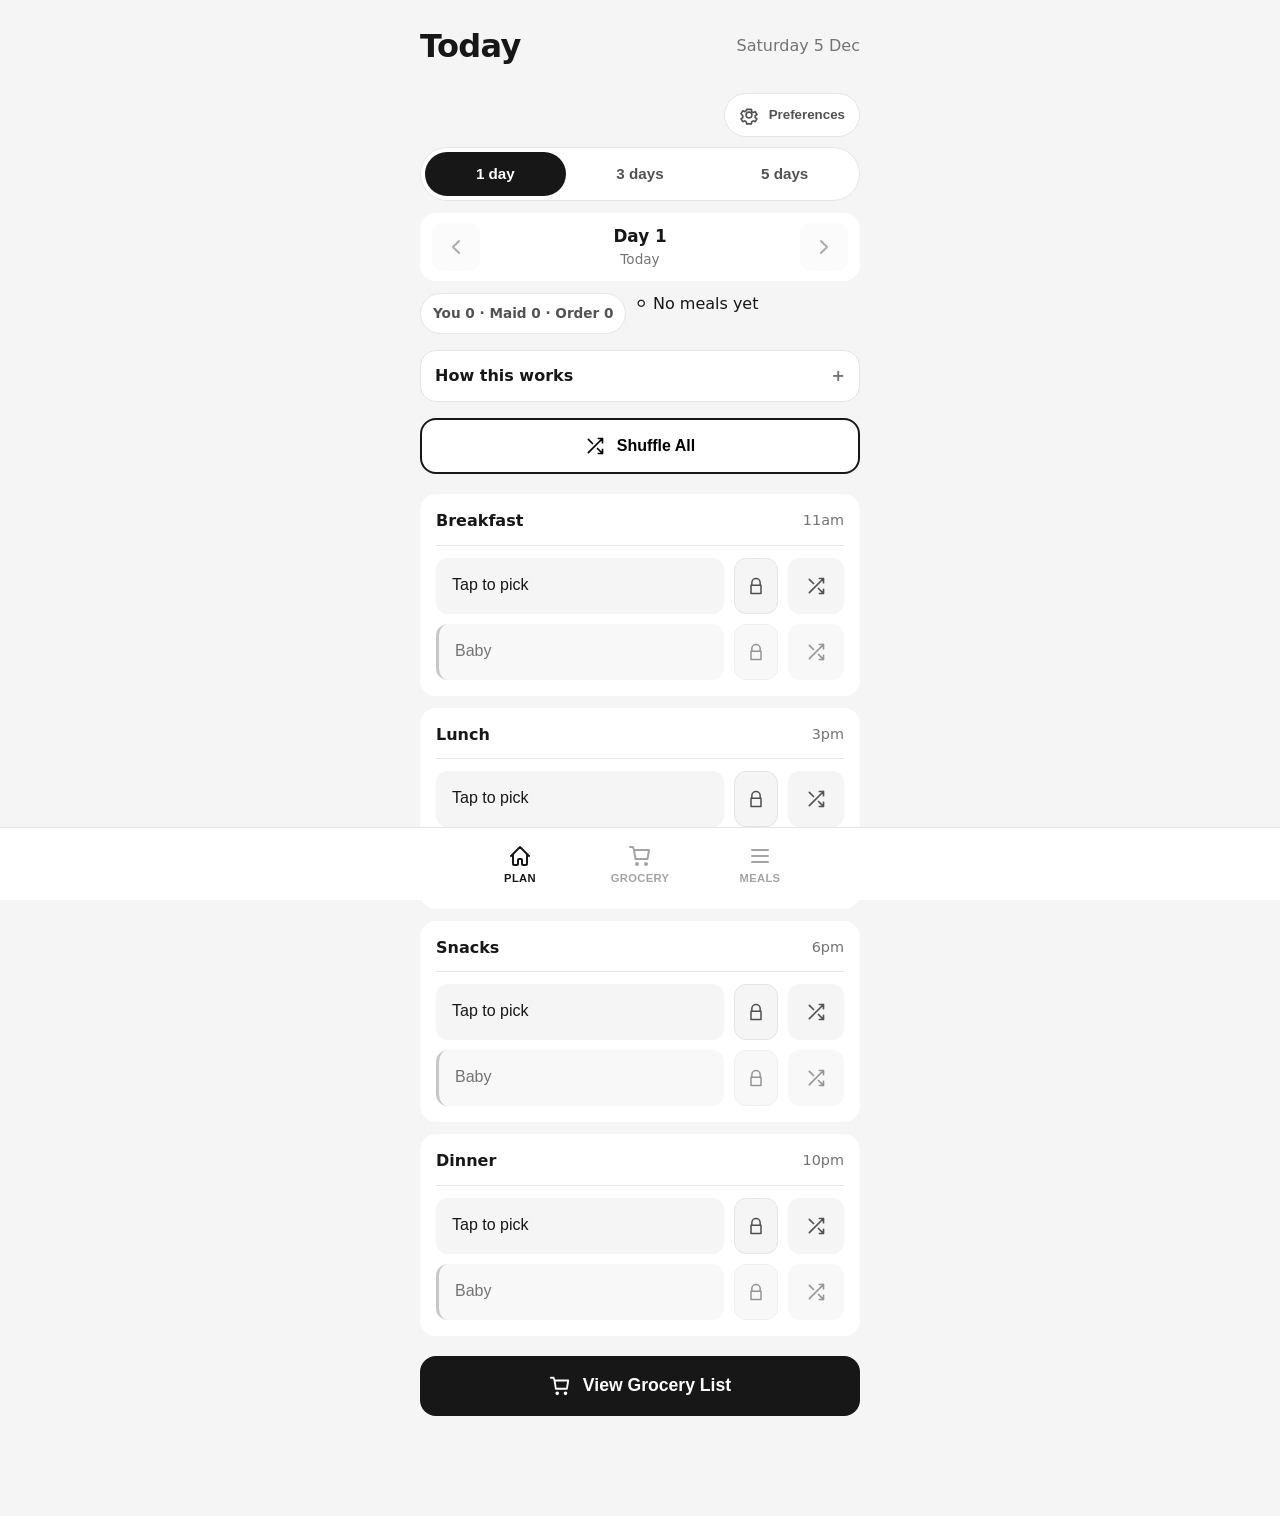
==== commit 4ec7370b: "Add nutrition database from USDA/IFCT/OpenFoodFacts (open source)" ====
--- a/index.html
+++ b/index.html
@@ -494,6 +494,7 @@
 
     <script src="data.js"></script>
     <script src="db/food_db.js"></script>
+    <script src="db/nutrition_db.js"></script>
     <script src="app.js"></script>
 
     <!-- Register service worker for PWA -->
--- a/styles.css
+++ b/styles.css
@@ -546,6 +546,19 @@
     font-size: 0.85rem;
     font-weight: 600;
     color: var(--gray-700, var(--gray-600));
+    transition: all 0.2s ease;
+}
+
+.summary-chip.chip-warn {
+    background: #fef2f2;
+    border-color: #fecaca;
+    color: #dc2626;
+}
+
+.summary-chip.chip-good {
+    background: #f0fdf4;
+    border-color: #bbf7d0;
+    color: #16a34a;
 }
 
 .summary-warn {
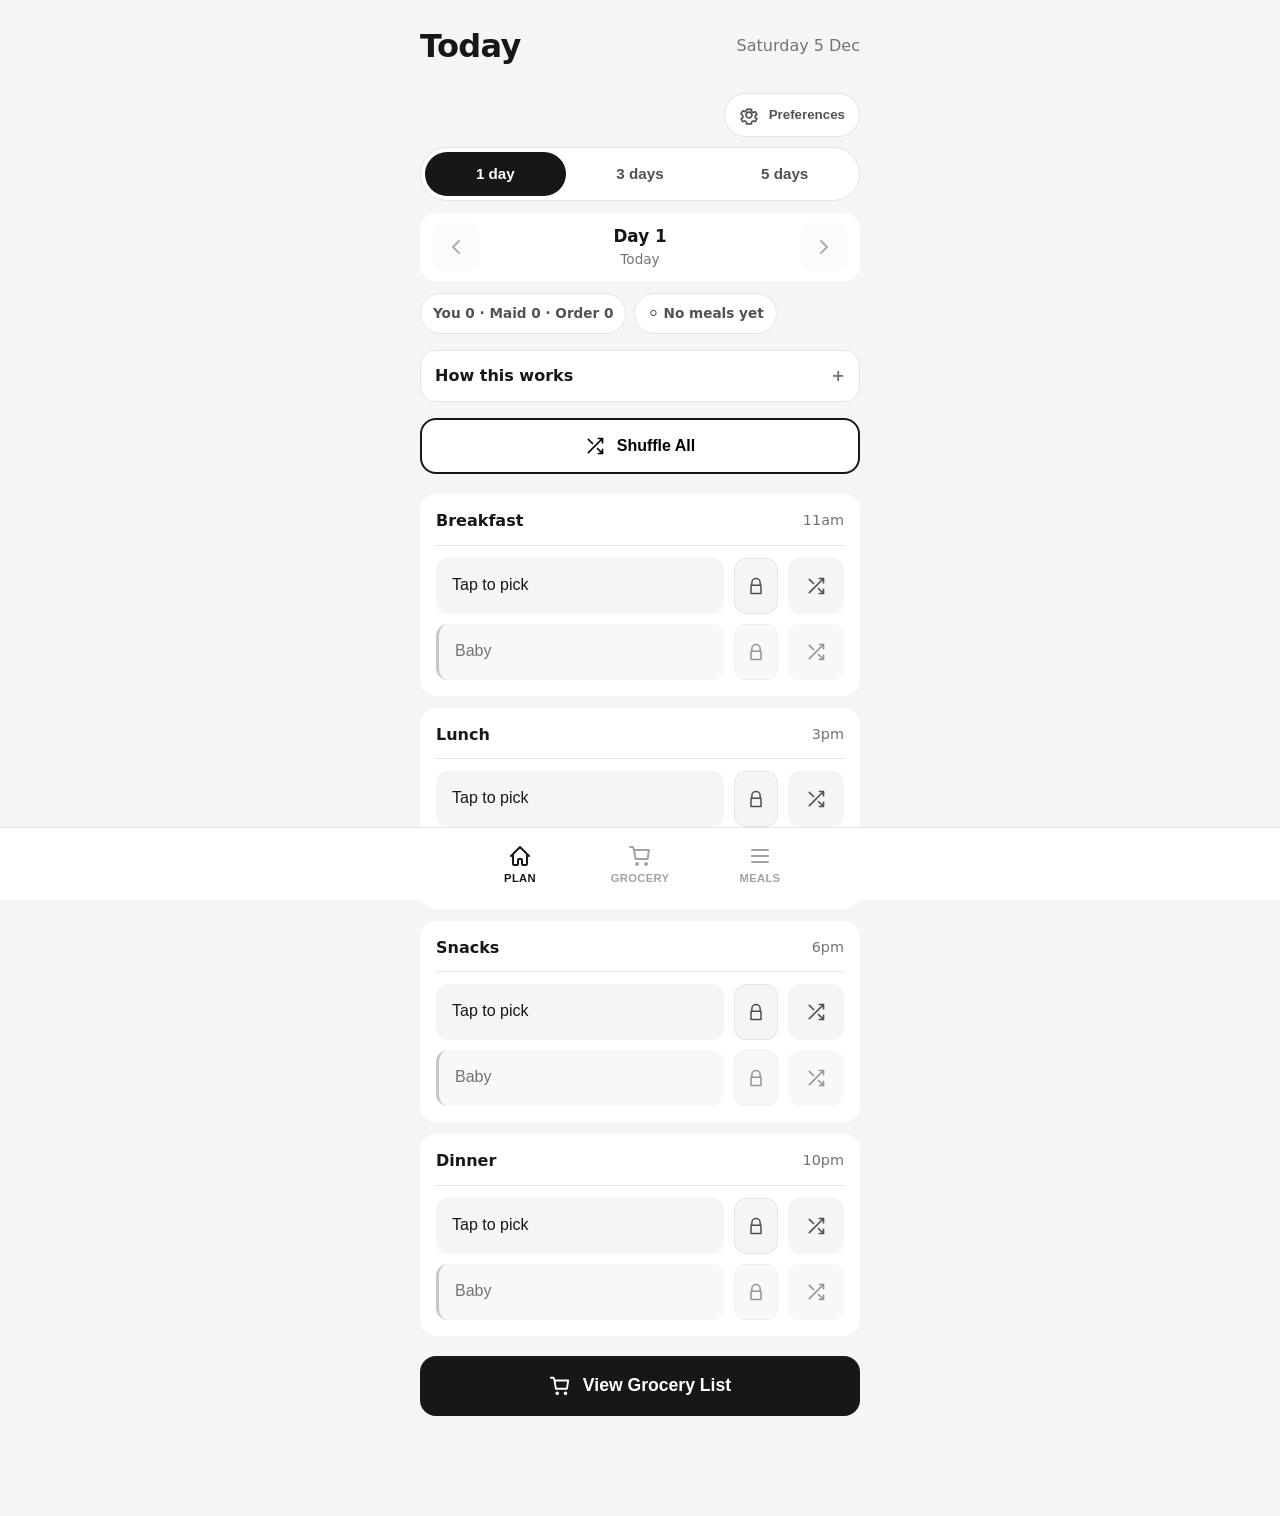
==== commit 9e31f6ba: "Fix grocery search + simplify copy buttons (Blinkit & Maid)" ====
--- a/index.html
+++ b/index.html
@@ -263,17 +263,13 @@
                 </div>
 
                 <div class="grocery-actions">
-                    <button class="btn-primary" onclick="copyShoppingList()">
+                    <button class="btn-primary" onclick="copyForShopping()">
                         <svg viewBox="0 0 24 24"><path d="M8 5H6a2 2 0 00-2 2v12a2 2 0 002 2h12a2 2 0 002-2V7a2 2 0 00-2-2h-2M8 5V3h8v2M8 5h8"/></svg>
-                        Copy Shopping List
-                    </button>
-                    <button class="btn-secondary" onclick="copyBlinkitList()">
+                        📋 Copy for Blinkit
+                    </button>
+                    <button class="btn-secondary" onclick="copyForMaid()">
                         <svg viewBox="0 0 24 24"><path d="M8 5H6a2 2 0 00-2 2v12a2 2 0 002 2h12a2 2 0 002-2V7a2 2 0 00-2-2h-2M8 5V3h8v2M8 5h8"/></svg>
-                        Copy Blinkit
-                    </button>
-                    <button class="btn-secondary" onclick="resetShoppingChecks()">
-                        <svg viewBox="0 0 24 24"><path d="M3 12a9 9 0 1018 0 9 9 0 10-18 0"/><path d="M12 7v5l3 3"/></svg>
-                        Reset checks
+                        👩‍🍳 Copy for Maid
                     </button>
                 </div>
                 <div id="shopping-list" class="shopping-list"></div>
@@ -281,27 +277,15 @@
 
             <div id="grocery-list" class="grocery-list"></div>
 
-            <button class="btn-primary" onclick="copyMaidList()">
-                <svg viewBox="0 0 24 24"><path d="M8 5H6a2 2 0 00-2 2v12a2 2 0 002 2h12a2 2 0 002-2V7a2 2 0 00-2-2h-2M8 5V3h8v2M8 5h8"/></svg>
-                Copy Maid List
-            </button>
-            <button class="btn-secondary" id="full-list-btn" onclick="copyFullList()">
-                <svg viewBox="0 0 24 24"><path d="M8 5H6a2 2 0 00-2 2v12a2 2 0 002 2h12a2 2 0 002-2V7a2 2 0 00-2-2h-2M8 5V3h8v2M8 5h8"/></svg>
-                Copy Full List
-            </button>
-
             <div class="bottom-action-bar" id="grocery-bottom-bar" style="display:none" aria-label="Shopping actions">
-                <button class="btn-primary" onclick="copyShoppingList()">
-                    <svg viewBox="0 0 24 24"><path d="M8 5H6a2 2 0 00-2 2v12a2 2 0 002 2h12a2 2 0 002-2V7a2 2 0 00-2-2h-2M8 5V3h8v2M8 5h8"/></svg>
-                    Copy
-                </button>
-                <button class="btn-secondary" onclick="copyBlinkitList()">
-                    <svg viewBox="0 0 24 24"><path d="M8 5H6a2 2 0 00-2 2v12a2 2 0 002 2h12a2 2 0 002-2V7a2 2 0 00-2-2h-2M8 5V3h8v2M8 5h8"/></svg>
-                    Blinkit
+                <button class="btn-primary" onclick="copyForShopping()">
+                    📋 Blinkit
+                </button>
+                <button class="btn-secondary" onclick="copyForMaid()">
+                    👩‍🍳 Maid
                 </button>
                 <button class="btn-secondary" onclick="resetShoppingChecks()">
-                    <svg viewBox="0 0 24 24"><path d="M3 12a9 9 0 1018 0 9 9 0 10-18 0"/><path d="M12 7v5l3 3"/></svg>
-                    Reset
+                    🔄 Reset
                 </button>
             </div>
         </section>
